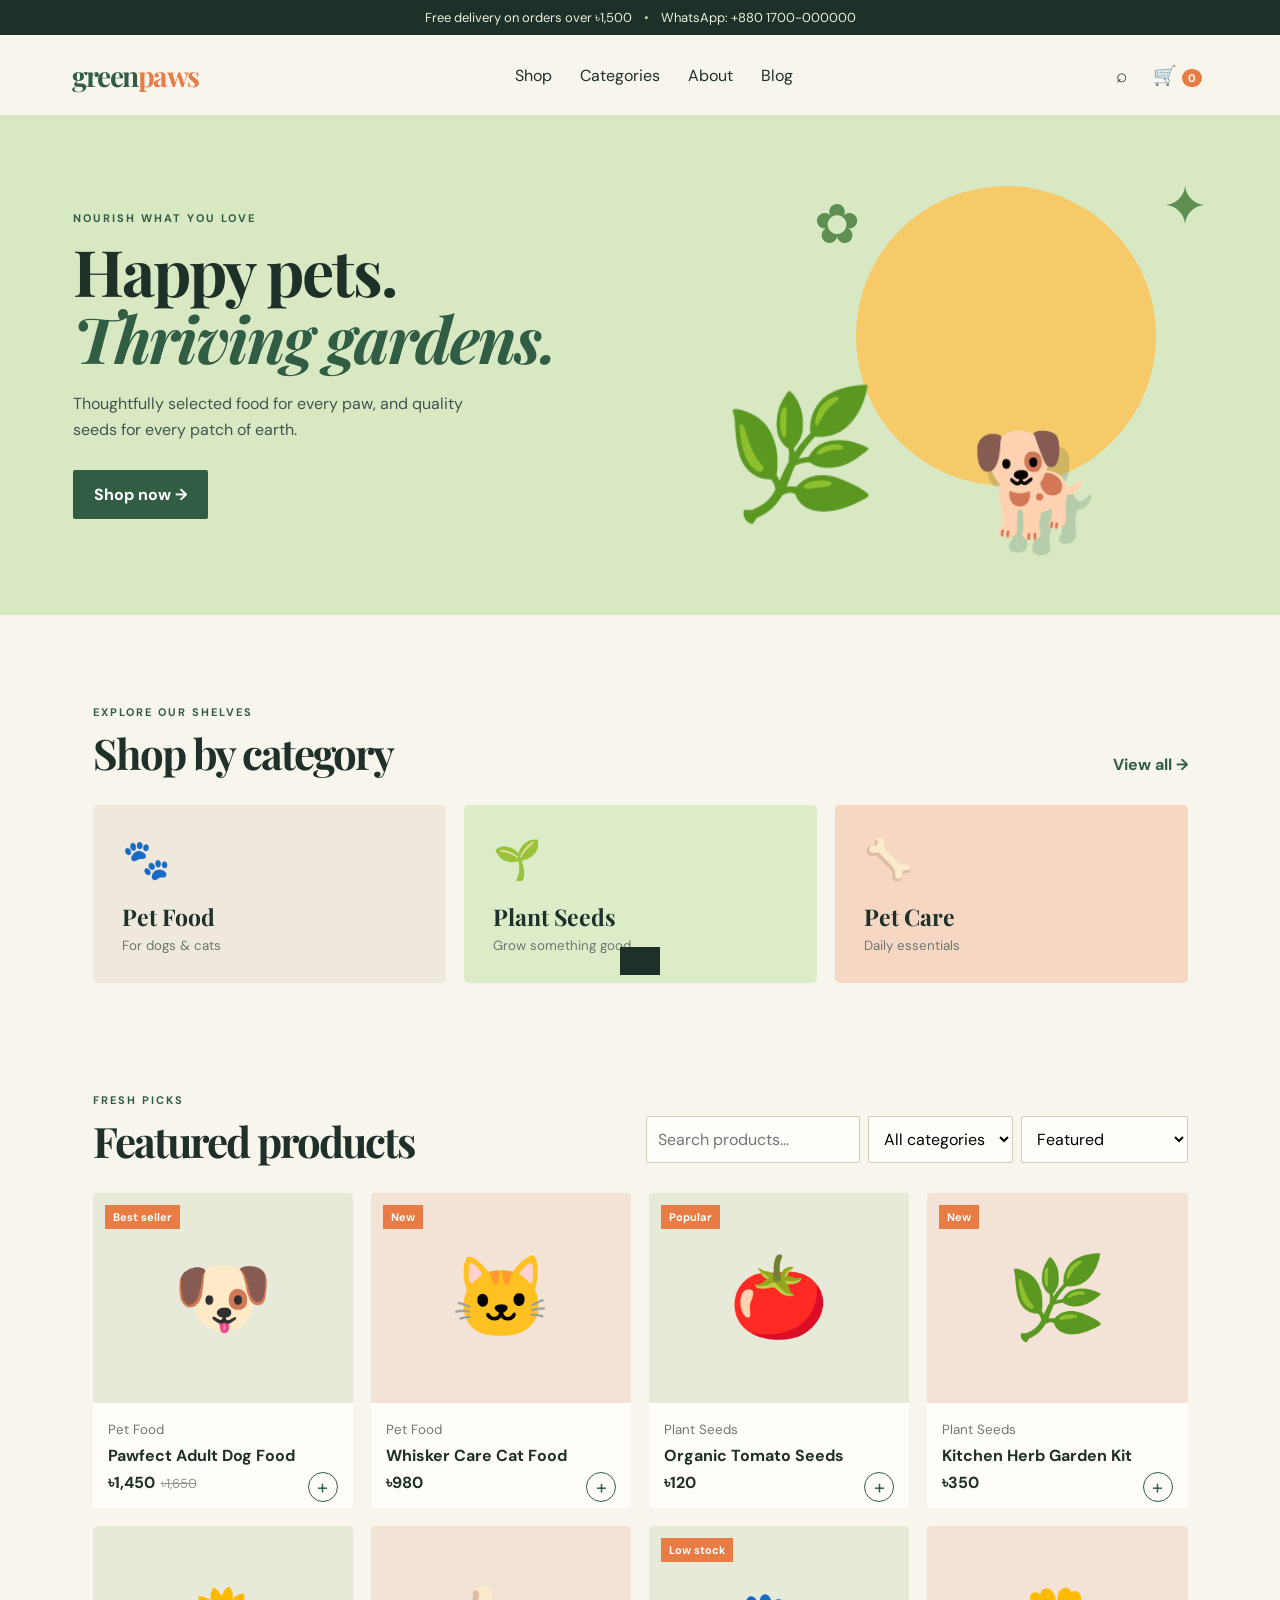
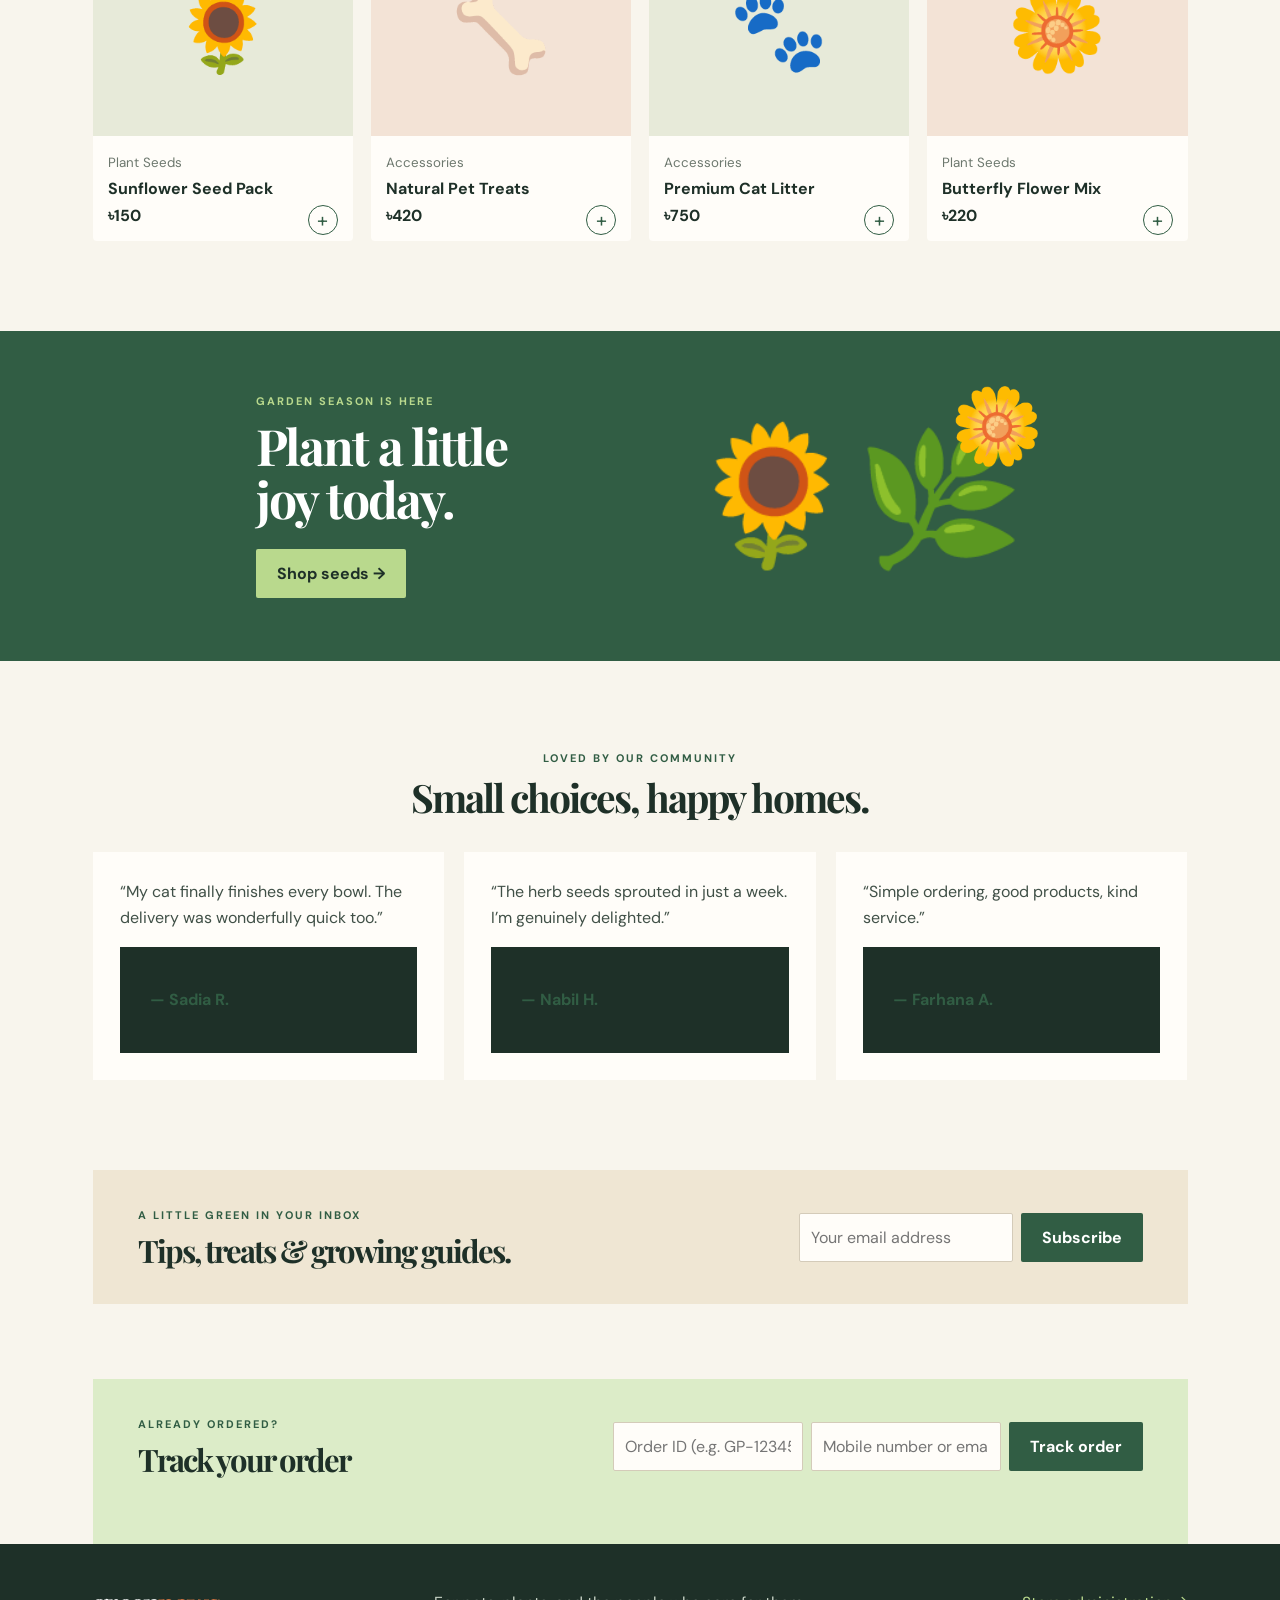
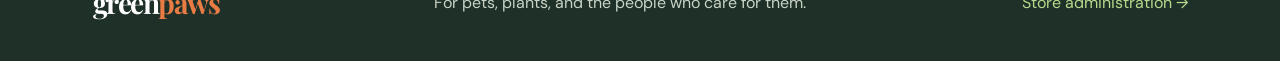
==== index.html @ d0593af9 "Initial commit" ====
<!doctype html>
<html lang="en">
<head>
  <meta charset="UTF-8" /><meta name="viewport" content="width=device-width,initial-scale=1" />
  <title>GreenPaws — Pet Food & Plant Seeds</title>
  <link rel="preconnect" href="https://fonts.googleapis.com"><link rel="preconnect" href="https://fonts.gstatic.com" crossorigin>
  <link href="https://fonts.googleapis.com/css2?family=DM+Sans:wght@400;500;600;700&family=Playfair+Display:wght@700;800&display=swap" rel="stylesheet">
  <link rel="stylesheet" href="styles.css" />
</head>
<body>
  <div class="topbar">Free delivery on orders over ৳1,500 <span>•</span> WhatsApp: +880 1700-000000</div>
  <header><a href="#home" class="logo">green<span>paws</span></a><button class="menu-btn" aria-label="Open menu">☰</button><nav><a href="#shop">Shop</a><a href="#categories">Categories</a><a href="#about">About</a><a href="#blog">Blog</a></nav><div class="actions"><button id="searchBtn" aria-label="Search">⌕</button><button id="cartBtn" aria-label="Cart">🛒 <b id="cartCount">0</b></button></div></header>
  <main id="home">
    <section class="hero"><div><p class="eyebrow">Nourish what you love</p><h1>Happy pets.<br><em>Thriving gardens.</em></h1><p class="hero-text">Thoughtfully selected food for every paw, and quality seeds for every patch of earth.</p><a class="btn" href="#shop">Shop now <span>→</span></a></div><div class="hero-art"><div class="sun"></div><div class="leaf leaf-a">✦</div><div class="leaf leaf-b">✿</div><div class="pet">🐕</div><div class="plant">🌿</div></div></section>
    <section id="categories" class="section"><div class="section-head"><div><p class="eyebrow">Explore our shelves</p><h2>Shop by category</h2></div><a href="#shop">View all →</a></div><div class="categories"><button data-category="Pet Food"><span>🐾</span><b>Pet Food</b><small>For dogs & cats</small></button><button data-category="Plant Seeds"><span>🌱</span><b>Plant Seeds</b><small>Grow something good</small></button><button data-category="Accessories"><span>🦴</span><b>Pet Care</b><small>Daily essentials</small></button></div></section>
    <section id="shop" class="section products-section"><div class="section-head"><div><p class="eyebrow">Fresh picks</p><h2>Featured products</h2></div><div class="filters"><input id="searchInput" placeholder="Search products..."/><select id="categoryFilter"><option value="All">All categories</option><option>Pet Food</option><option>Plant Seeds</option><option>Accessories</option></select><select id="sortSelect"><option value="featured">Featured</option><option value="low">Price: low to high</option><option value="high">Price: high to low</option></select></div></div><div id="products" class="products"></div></section>
    <section class="promo"><div><p class="eyebrow">Garden season is here</p><h2>Plant a little<br>joy today.</h2><a class="btn light" href="#shop">Shop seeds →</a></div><div class="promo-art">🌻<span>🌼</span>🌿</div></section>
    <section class="section reviews"><p class="eyebrow">Loved by our community</p><h2>Small choices, happy homes.</h2><div class="review-grid"><blockquote>“My cat finally finishes every bowl. The delivery was wonderfully quick too.” <footer>— Sadia R.</footer></blockquote><blockquote>“The herb seeds sprouted in just a week. I’m genuinely delighted.” <footer>— Nabil H.</footer></blockquote><blockquote>“Simple ordering, good products, kind service.” <footer>— Farhana A.</footer></blockquote></div></section>
    <section id="about" class="newsletter"><div><p class="eyebrow">A little green in your inbox</p><h2>Tips, treats & growing guides.</h2></div><form id="newsletterForm"><input type="email" required placeholder="Your email address"><button class="btn">Subscribe</button></form></section>
    <section id="track" class="tracking"><div><p class="eyebrow">Already ordered?</p><h2>Track your order</h2></div><form id="trackForm"><input id="trackId" placeholder="Order ID (e.g. GP-12345)" required><input id="trackContact" placeholder="Mobile number or email" required><button class="btn">Track order</button></form><p id="trackResult"></p></section>
  </main>
  <footer><div class="logo">green<span>paws</span></div><p>For pets, plants, and the people who care for them.</p><a href="admin.html">Store administration →</a></footer>
  <aside id="cartDrawer" class="drawer"><div class="drawer-head"><h2>Your cart</h2><button class="close">×</button></div><div id="cartItems"></div><div class="coupon"><input id="coupon" placeholder="Coupon code (GREEN10)"><button id="applyCoupon">Apply</button></div><div id="cartSummary"></div><button id="checkoutBtn" class="btn checkout">Proceed to checkout →</button></aside><div id="overlay"></div>
  <dialog id="checkoutModal"><button class="dialog-close">×</button><div id="checkoutContent"></div></dialog><dialog id="productModal"><button class="dialog-close">×</button><div id="productContent"></div></dialog><div id="toast"></div>
  <script src="app.js"></script>
</body></html>
---- styles.css ----
:root{--ink:#1e3028;--green:#315d44;--lime:#b9d98d;--cream:#f8f5ed;--sand:#e9dfca;--orange:#e97c45;--muted:#6d786e}*{box-sizing:border-box}html{scroll-behavior:smooth}body{margin:0;background:var(--cream);color:var(--ink);font:16px 'DM Sans',sans-serif}.topbar{background:var(--ink);color:#e8f0dd;text-align:center;padding:9px;font-size:13px}.topbar span{padding:0 9px;color:var(--lime)}header{height:80px;display:flex;align-items:center;justify-content:space-between;max-width:1180px;margin:auto;padding:0 22px}.logo{font:700 28px 'Playfair Display';letter-spacing:-1.5px;color:var(--green);text-decoration:none}.logo span{color:var(--orange)}nav{display:flex;gap:28px}a{color:inherit;text-decoration:none}nav a:hover,footer a:hover{color:var(--orange)}button,input,select{font:inherit}.actions{display:flex;gap:14px}.actions button,.menu-btn{border:0;background:transparent;font-size:19px;color:var(--ink);cursor:pointer}.actions b{font-size:11px;background:var(--orange);color:white;padding:2px 6px;border-radius:10px}.menu-btn{display:none}.hero{min-height:500px;background:#d7e8c3;display:grid;grid-template-columns:1.1fr .9fr;align-items:center;padding:45px max(calc((100% - 1135px)/2),30px);overflow:hidden}.eyebrow{text-transform:uppercase;letter-spacing:2px;font-size:11px;font-weight:700;color:var(--green);margin:0 0 12px}.hero h1,.section h2,.promo h2,.newsletter h2,.tracking h2{font:700 clamp(34px,5vw,64px)/1.05 'Playfair Display';letter-spacing:-2px;margin:0}.hero h1 em{color:var(--green)}.hero-text{max-width:430px;color:#43554b;line-height:1.6;margin:20px 0 28px}.btn{background:var(--green);border:0;color:#fff;padding:14px 21px;display:inline-block;cursor:pointer;border-radius:2px;font-weight:700}.btn:hover{background:#244833}.hero-art{height:410px;position:relative;font-size:100px}.sun{position:absolute;width:300px;height:300px;border-radius:50%;right:10%;top:26px;background:#f7ca69}.pet{position:absolute;right:22%;bottom:20px;filter:drop-shadow(10px 15px 0 #315d4433)}.plant{position:absolute;left:5%;bottom:34px;font-size:125px}.leaf{position:absolute;color:#5f8e52;font-size:55px}.leaf-a{right:0;top:10px}.leaf-b{left:23%;top:28px}.section{max-width:1135px;margin:0 auto;padding:90px 20px}.section-head{display:flex;justify-content:space-between;align-items:end;margin-bottom:30px}.section h2{font-size:42px}.section-head>a{font-weight:bold;color:var(--green)}.categories{display:grid;grid-template-columns:repeat(3,1fr);gap:18px}.categories button{padding:29px;text-align:left;background:#eee9dc;border:0;border-radius:5px;cursor:pointer;color:var(--ink)}.categories button:nth-child(2){background:#dcecc8}.categories button:nth-child(3){background:#f5d7c4}.categories span{font-size:39px;display:block;margin-bottom:16px}.categories b,.categories small{display:block}.categories b{font:700 23px 'Playfair Display'}.categories small{color:var(--muted);margin-top:5px}.products-section{padding-top:20px}.filters{display:flex;gap:8px}.filters input,.filters select,.coupon input,.tracking input,.newsletter input{padding:11px;border:1px solid #d4cbb9;background:#fffdf9;border-radius:2px;min-width:130px}.products{display:grid;grid-template-columns:repeat(4,1fr);gap:18px}.product{background:#fffdf9;position:relative;border-radius:4px;overflow:hidden}.product-img{height:210px;background:#e7ead9;display:grid;place-items:center;font-size:80px;cursor:pointer}.product:nth-child(2n) .product-img{background:#f3e3d6}.badge{position:absolute;top:12px;left:12px;background:var(--orange);color:white;font-size:11px;font-weight:bold;padding:5px 8px}.product-info{padding:15px}.product-info small{color:var(--muted)}.product-info h3{font-size:16px;margin:6px 0}.price{font-weight:700}.old-price{text-decoration:line-through;color:#8c958d;font-size:13px;margin-left:6px}.product-info button{float:right;border:1px solid var(--green);color:var(--green);background:transparent;border-radius:50%;width:30px;height:30px;cursor:pointer;font-size:20px}.promo{background:var(--green);color:#fff;min-height:330px;display:flex;align-items:center;justify-content:center;gap:15%;padding:35px}.promo .eyebrow{color:var(--lime)}.promo h2{font-size:50px}.light{margin-top:24px;background:var(--lime);color:var(--ink)}.promo-art{font-size:135px;position:relative}.promo-art span{font-size:75px;position:absolute;top:-30px;right:-20px}.reviews{text-align:center}.reviews h2{font-size:39px}.review-grid{display:grid;grid-template-columns:repeat(3,1fr);gap:20px;margin-top:34px}.review-grid blockquote{margin:0;background:#fffdf9;padding:27px;line-height:1.6;text-align:left;color:#405047}.review-grid footer{margin-top:17px;color:var(--green);font-weight:bold}.newsletter,.tracking{max-width:1095px;margin:0 auto 75px;background:#efe6d3;padding:38px 45px;display:flex;align-items:center;justify-content:space-between;gap:30px}.newsletter h2,.tracking h2{font-size:31px}.newsletter form,.tracking form{display:flex;gap:8px}.tracking{background:#dcecc8;margin-bottom:0}.tracking input{width:190px}.tracking{flex-wrap:wrap}.tracking>p{width:100%;margin:0;color:var(--green);font-weight:600}footer{background:var(--ink);padding:40px max(calc((100% - 1095px)/2),30px);color:#c8d3c6;display:flex;justify-content:space-between;align-items:center}footer .logo{color:#fff}footer p{margin:0}footer a{color:var(--lime)}.drawer{position:fixed;z-index:5;right:-440px;top:0;width:min(420px,100%);height:100vh;background:#fffdf9;padding:25px;transition:.25s;overflow:auto}.drawer.open{right:0}.drawer-head{display:flex;justify-content:space-between;align-items:center;border-bottom:1px solid #ddd;padding-bottom:15px}.drawer h2{font:700 27px 'Playfair Display';margin:0}.close,.dialog-close{border:0;background:transparent;font-size:30px;cursor:pointer}.cart-line{display:flex;gap:12px;padding:17px 0;border-bottom:1px solid #eee}.cart-line .emoji{font-size:35px}.cart-line b{display:block}.qty{margin-top:8px}.qty button{border:1px solid #ccc;background:white;width:25px;cursor:pointer}.remove{float:right;color:#a13a2e;border:0;background:none;cursor:pointer}.coupon{display:flex;gap:6px;margin:22px 0}.coupon input{width:100%}.coupon button{border:0;background:var(--ink);color:white;padding:8px;cursor:pointer}.summary{border-top:1px solid #ddd;padding-top:15px}.summary div{display:flex;justify-content:space-between;margin:8px 0}.summary .total{font-size:19px;font-weight:bold}.checkout{width:100%;margin-top:20px}#overlay{display:none;position:fixed;inset:0;background:#0006;z-index:4}#overlay.show{display:block}dialog{border:0;padding:0;width:min(650px,94%);background:#fffdf9;box-shadow:0 10px 40px #0004}dialog::backdrop{background:#0008}.dialog-close{float:right;margin:10px}.checkout-box,.detail{padding:35px}.checkout-box h2,.detail h2{font:700 32px 'Playfair Display';margin:0 0 20px}.checkout-box form{display:grid;grid-template-columns:1fr 1fr;gap:12px}.checkout-box input,.checkout-box select{padding:12px;border:1px solid #ddd}.checkout-box .wide{grid-column:span 2}.detail{display:grid;grid-template-columns:180px 1fr;gap:25px}.detail .large-emoji{font-size:120px;background:#e7ead9;display:grid;place-items:center;height:180px}.detail p{color:var(--muted);line-height:1.55}#toast{position:fixed;bottom:25px;left:50%;transform:translate(-50%,100px);background:var(--ink);color:white;padding:14px 20px;z-index:10;transition:.25s}#toast.show{transform:translate(-50%,0)}
@media(max-width:750px){nav{display:none}.menu-btn{display:block}.hero{grid-template-columns:1fr;padding-top:60px}.hero-art{height:250px}.sun{width:190px;height:190px}.pet{font-size:75px}.plant{font-size:80px}.categories,.products,.review-grid{grid-template-columns:repeat(2,1fr)}.section-head{align-items:start;gap:18px;flex-direction:column}.filters{flex-wrap:wrap}.filters input{width:100%}.promo{justify-content:flex-start}.promo-art{display:none}.newsletter,.tracking{margin:0 15px 45px;padding:28px;display:block}.newsletter form,.tracking form{margin-top:20px;flex-wrap:wrap}.newsletter input,.tracking input{width:100%}footer{display:block}footer p,footer a{display:block;margin-top:15px}.detail{grid-template-columns:1fr}.checkout-box form{grid-template-columns:1fr}.checkout-box .wide{grid-column:auto}}@media(max-width:410px){.products{grid-template-columns:1fr}.categories{grid-template-columns:1fr}}
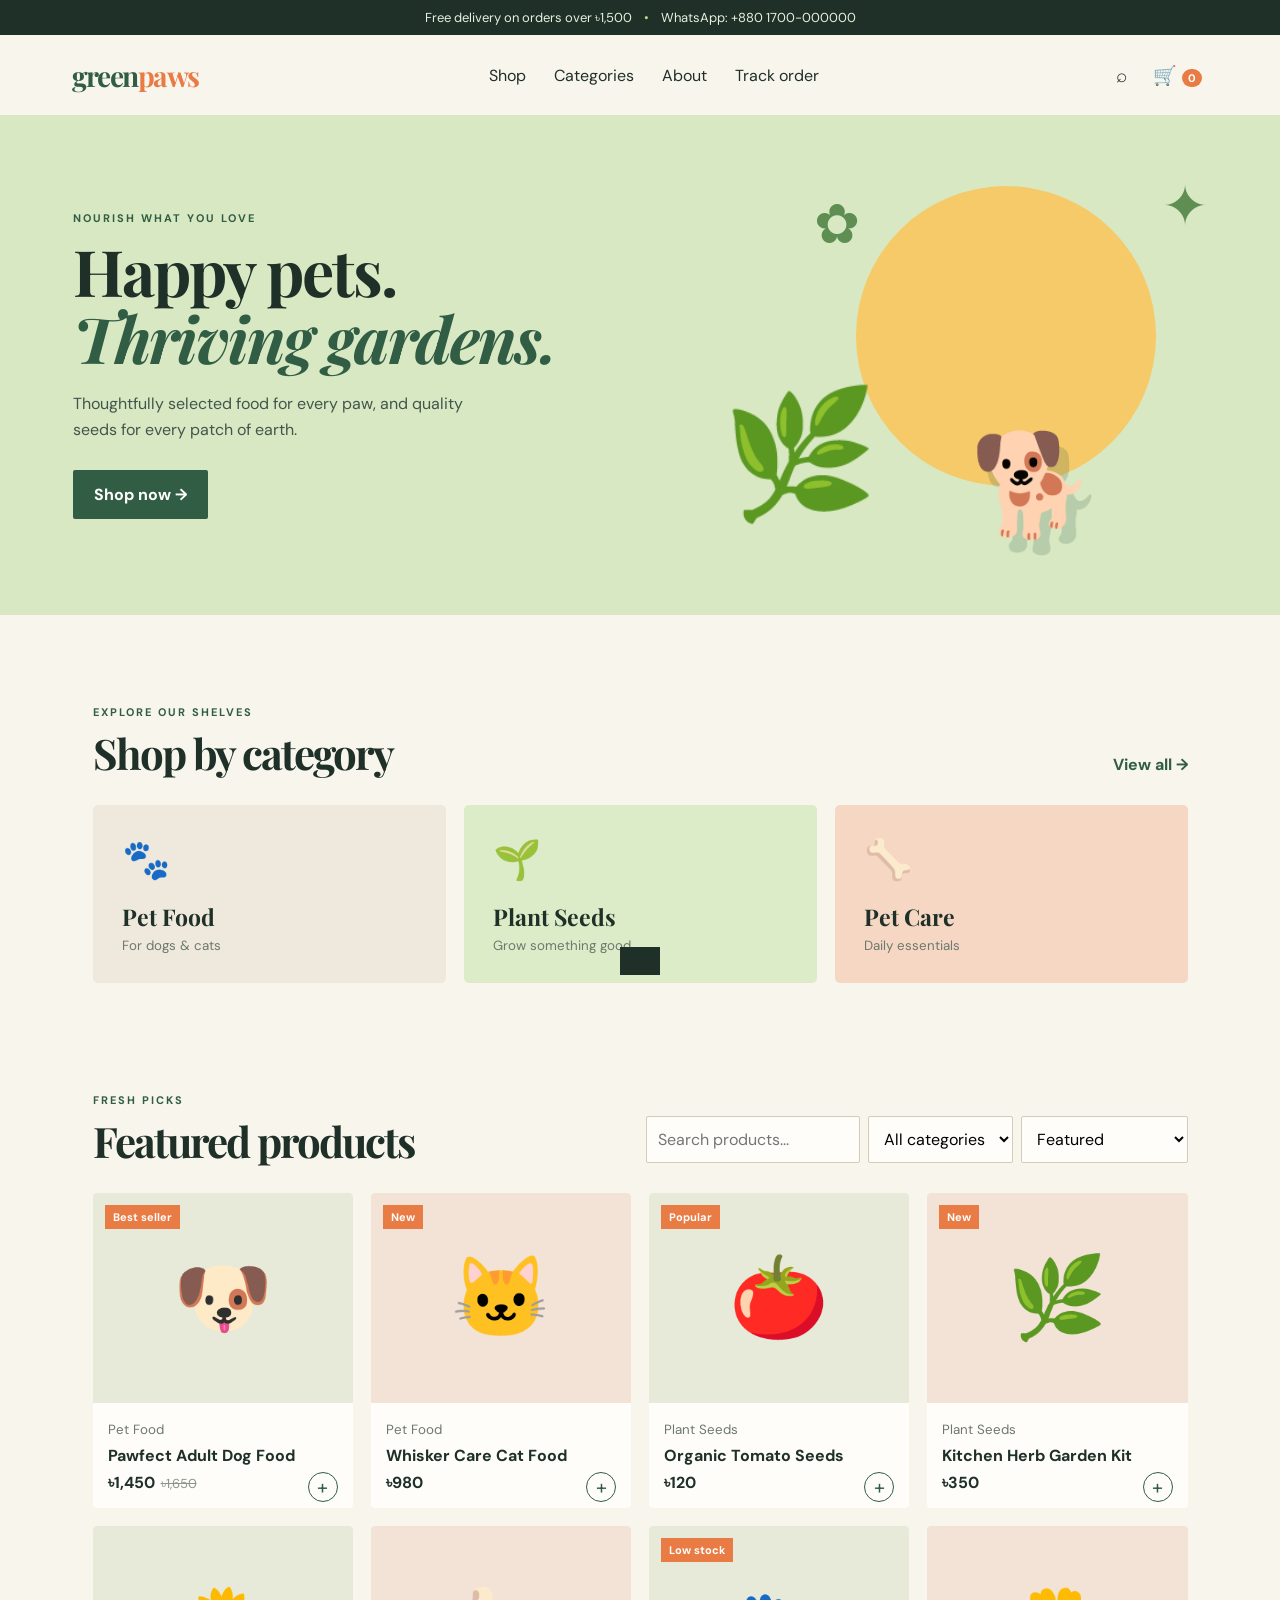
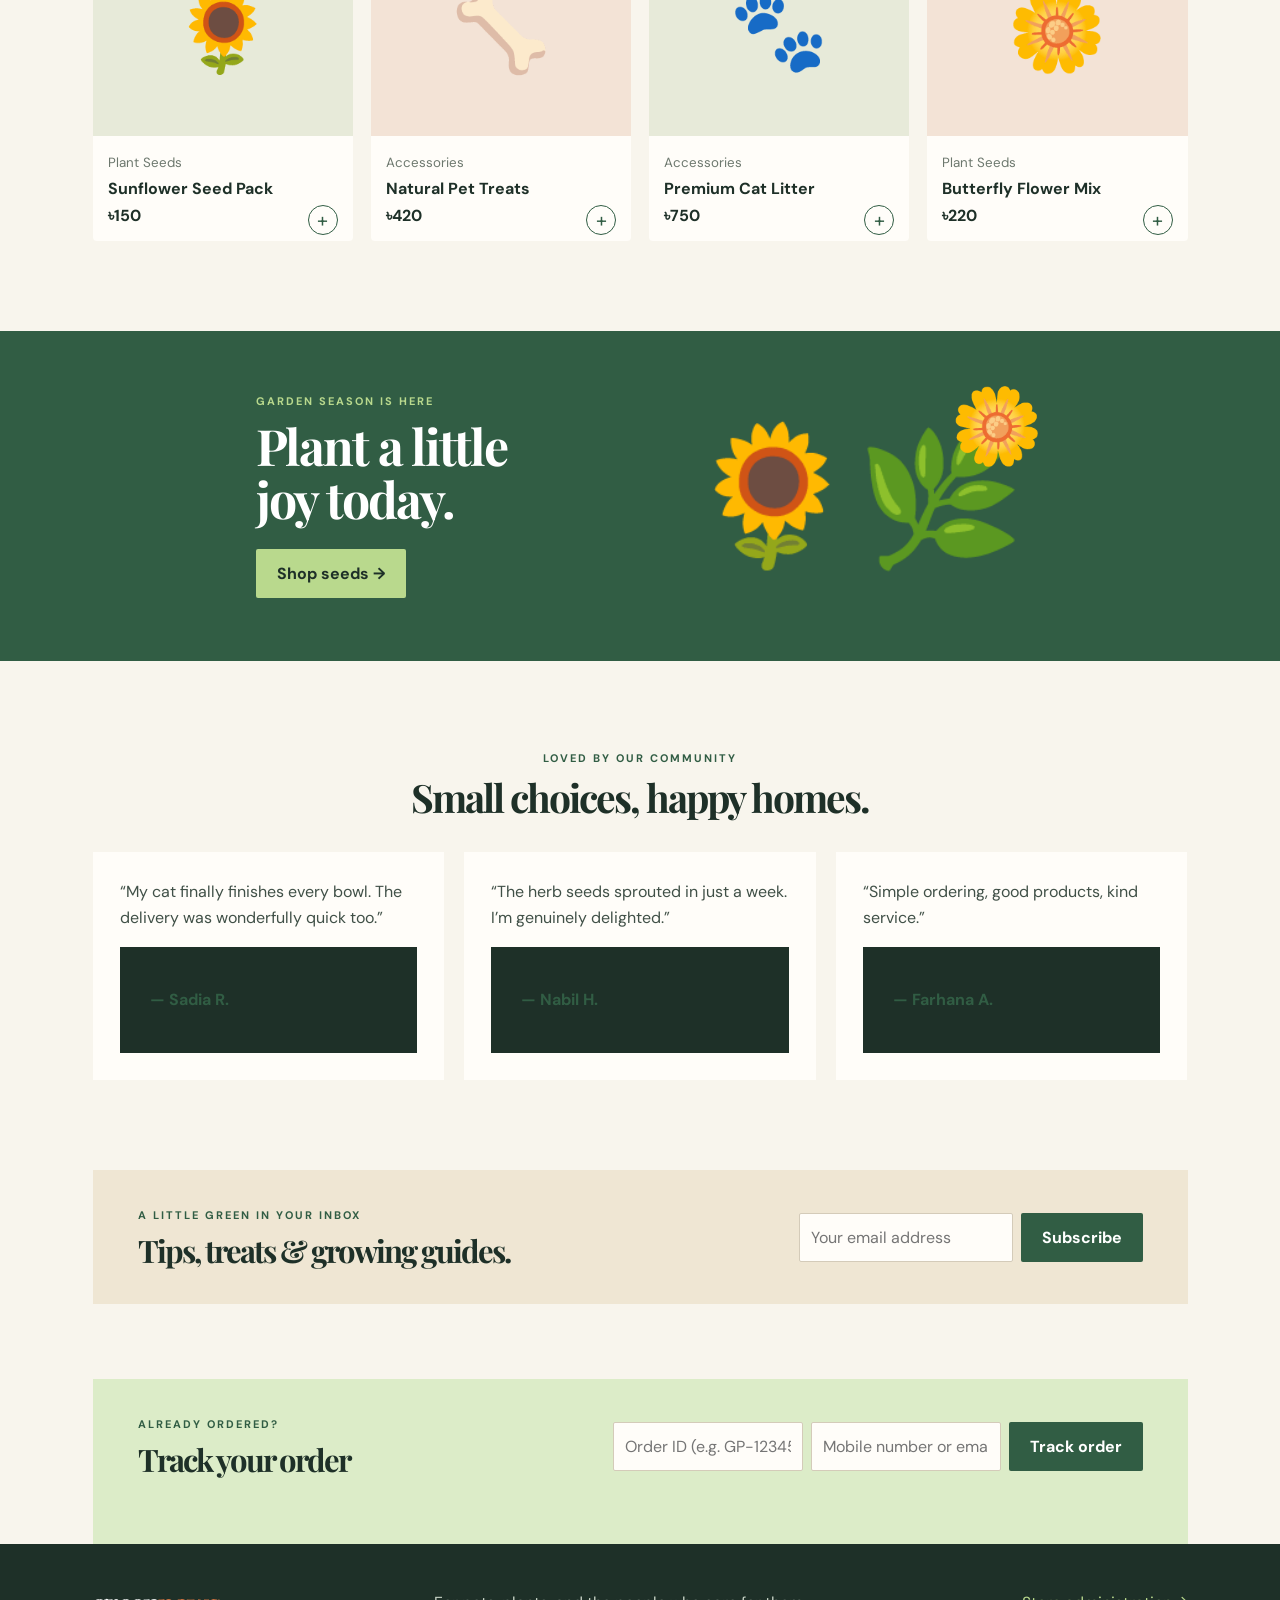
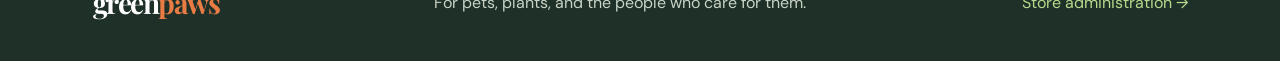
==== commit 3eb8804b: "Updated website" ====
--- a/index.html
+++ b/index.html
@@ -9,7 +9,7 @@
 </head>
 <body>
   <div class="topbar">Free delivery on orders over ৳1,500 <span>•</span> WhatsApp: +880 1700-000000</div>
-  <header><a href="#home" class="logo">green<span>paws</span></a><button class="menu-btn" aria-label="Open menu">☰</button><nav><a href="#shop">Shop</a><a href="#categories">Categories</a><a href="#about">About</a><a href="#blog">Blog</a></nav><div class="actions"><button id="searchBtn" aria-label="Search">⌕</button><button id="cartBtn" aria-label="Cart">🛒 <b id="cartCount">0</b></button></div></header>
+  <header><a href="#home" class="logo">green<span>paws</span></a><button class="menu-btn" aria-label="Open menu" aria-expanded="false">☰</button><nav><a href="#shop">Shop</a><a href="#categories">Categories</a><a href="#about">About</a><a href="#track">Track order</a></nav><div class="actions"><button id="searchBtn" aria-label="Search">⌕</button><button id="cartBtn" aria-label="Cart">🛒 <b id="cartCount">0</b></button></div></header>
   <main id="home">
     <section class="hero"><div><p class="eyebrow">Nourish what you love</p><h1>Happy pets.<br><em>Thriving gardens.</em></h1><p class="hero-text">Thoughtfully selected food for every paw, and quality seeds for every patch of earth.</p><a class="btn" href="#shop">Shop now <span>→</span></a></div><div class="hero-art"><div class="sun"></div><div class="leaf leaf-a">✦</div><div class="leaf leaf-b">✿</div><div class="pet">🐕</div><div class="plant">🌿</div></div></section>
     <section id="categories" class="section"><div class="section-head"><div><p class="eyebrow">Explore our shelves</p><h2>Shop by category</h2></div><a href="#shop">View all →</a></div><div class="categories"><button data-category="Pet Food"><span>🐾</span><b>Pet Food</b><small>For dogs & cats</small></button><button data-category="Plant Seeds"><span>🌱</span><b>Plant Seeds</b><small>Grow something good</small></button><button data-category="Accessories"><span>🦴</span><b>Pet Care</b><small>Daily essentials</small></button></div></section>
@@ -20,6 +20,7 @@
     <section id="track" class="tracking"><div><p class="eyebrow">Already ordered?</p><h2>Track your order</h2></div><form id="trackForm"><input id="trackId" placeholder="Order ID (e.g. GP-12345)" required><input id="trackContact" placeholder="Mobile number or email" required><button class="btn">Track order</button></form><p id="trackResult"></p></section>
   </main>
   <footer><div class="logo">green<span>paws</span></div><p>For pets, plants, and the people who care for them.</p><a href="admin.html">Store administration →</a></footer>
+  <nav class="mobile-nav" aria-label="Mobile navigation"><a class="nav-home active" href="#home"><span>⌂</span>Home</a><a href="#categories"><span>⌘</span>Categories</a><a href="#shop" id="mobileSearch"><span>⌕</span>Search</a><button id="mobileCart"><span>🛒</span>Cart <b id="mobileCartCount">0</b></button></nav>
   <aside id="cartDrawer" class="drawer"><div class="drawer-head"><h2>Your cart</h2><button class="close">×</button></div><div id="cartItems"></div><div class="coupon"><input id="coupon" placeholder="Coupon code (GREEN10)"><button id="applyCoupon">Apply</button></div><div id="cartSummary"></div><button id="checkoutBtn" class="btn checkout">Proceed to checkout →</button></aside><div id="overlay"></div>
   <dialog id="checkoutModal"><button class="dialog-close">×</button><div id="checkoutContent"></div></dialog><dialog id="productModal"><button class="dialog-close">×</button><div id="productContent"></div></dialog><div id="toast"></div>
   <script src="app.js"></script>
--- a/styles.css
+++ b/styles.css
@@ -1,2 +1,14 @@
 :root{--ink:#1e3028;--green:#315d44;--lime:#b9d98d;--cream:#f8f5ed;--sand:#e9dfca;--orange:#e97c45;--muted:#6d786e}*{box-sizing:border-box}html{scroll-behavior:smooth}body{margin:0;background:var(--cream);color:var(--ink);font:16px 'DM Sans',sans-serif}.topbar{background:var(--ink);color:#e8f0dd;text-align:center;padding:9px;font-size:13px}.topbar span{padding:0 9px;color:var(--lime)}header{height:80px;display:flex;align-items:center;justify-content:space-between;max-width:1180px;margin:auto;padding:0 22px}.logo{font:700 28px 'Playfair Display';letter-spacing:-1.5px;color:var(--green);text-decoration:none}.logo span{color:var(--orange)}nav{display:flex;gap:28px}a{color:inherit;text-decoration:none}nav a:hover,footer a:hover{color:var(--orange)}button,input,select{font:inherit}.actions{display:flex;gap:14px}.actions button,.menu-btn{border:0;background:transparent;font-size:19px;color:var(--ink);cursor:pointer}.actions b{font-size:11px;background:var(--orange);color:white;padding:2px 6px;border-radius:10px}.menu-btn{display:none}.hero{min-height:500px;background:#d7e8c3;display:grid;grid-template-columns:1.1fr .9fr;align-items:center;padding:45px max(calc((100% - 1135px)/2),30px);overflow:hidden}.eyebrow{text-transform:uppercase;letter-spacing:2px;font-size:11px;font-weight:700;color:var(--green);margin:0 0 12px}.hero h1,.section h2,.promo h2,.newsletter h2,.tracking h2{font:700 clamp(34px,5vw,64px)/1.05 'Playfair Display';letter-spacing:-2px;margin:0}.hero h1 em{color:var(--green)}.hero-text{max-width:430px;color:#43554b;line-height:1.6;margin:20px 0 28px}.btn{background:var(--green);border:0;color:#fff;padding:14px 21px;display:inline-block;cursor:pointer;border-radius:2px;font-weight:700}.btn:hover{background:#244833}.hero-art{height:410px;position:relative;font-size:100px}.sun{position:absolute;width:300px;height:300px;border-radius:50%;right:10%;top:26px;background:#f7ca69}.pet{position:absolute;right:22%;bottom:20px;filter:drop-shadow(10px 15px 0 #315d4433)}.plant{position:absolute;left:5%;bottom:34px;font-size:125px}.leaf{position:absolute;color:#5f8e52;font-size:55px}.leaf-a{right:0;top:10px}.leaf-b{left:23%;top:28px}.section{max-width:1135px;margin:0 auto;padding:90px 20px}.section-head{display:flex;justify-content:space-between;align-items:end;margin-bottom:30px}.section h2{font-size:42px}.section-head>a{font-weight:bold;color:var(--green)}.categories{display:grid;grid-template-columns:repeat(3,1fr);gap:18px}.categories button{padding:29px;text-align:left;background:#eee9dc;border:0;border-radius:5px;cursor:pointer;color:var(--ink)}.categories button:nth-child(2){background:#dcecc8}.categories button:nth-child(3){background:#f5d7c4}.categories span{font-size:39px;display:block;margin-bottom:16px}.categories b,.categories small{display:block}.categories b{font:700 23px 'Playfair Display'}.categories small{color:var(--muted);margin-top:5px}.products-section{padding-top:20px}.filters{display:flex;gap:8px}.filters input,.filters select,.coupon input,.tracking input,.newsletter input{padding:11px;border:1px solid #d4cbb9;background:#fffdf9;border-radius:2px;min-width:130px}.products{display:grid;grid-template-columns:repeat(4,1fr);gap:18px}.product{background:#fffdf9;position:relative;border-radius:4px;overflow:hidden}.product-img{height:210px;background:#e7ead9;display:grid;place-items:center;font-size:80px;cursor:pointer}.product:nth-child(2n) .product-img{background:#f3e3d6}.badge{position:absolute;top:12px;left:12px;background:var(--orange);color:white;font-size:11px;font-weight:bold;padding:5px 8px}.product-info{padding:15px}.product-info small{color:var(--muted)}.product-info h3{font-size:16px;margin:6px 0}.price{font-weight:700}.old-price{text-decoration:line-through;color:#8c958d;font-size:13px;margin-left:6px}.product-info button{float:right;border:1px solid var(--green);color:var(--green);background:transparent;border-radius:50%;width:30px;height:30px;cursor:pointer;font-size:20px}.promo{background:var(--green);color:#fff;min-height:330px;display:flex;align-items:center;justify-content:center;gap:15%;padding:35px}.promo .eyebrow{color:var(--lime)}.promo h2{font-size:50px}.light{margin-top:24px;background:var(--lime);color:var(--ink)}.promo-art{font-size:135px;position:relative}.promo-art span{font-size:75px;position:absolute;top:-30px;right:-20px}.reviews{text-align:center}.reviews h2{font-size:39px}.review-grid{display:grid;grid-template-columns:repeat(3,1fr);gap:20px;margin-top:34px}.review-grid blockquote{margin:0;background:#fffdf9;padding:27px;line-height:1.6;text-align:left;color:#405047}.review-grid footer{margin-top:17px;color:var(--green);font-weight:bold}.newsletter,.tracking{max-width:1095px;margin:0 auto 75px;background:#efe6d3;padding:38px 45px;display:flex;align-items:center;justify-content:space-between;gap:30px}.newsletter h2,.tracking h2{font-size:31px}.newsletter form,.tracking form{display:flex;gap:8px}.tracking{background:#dcecc8;margin-bottom:0}.tracking input{width:190px}.tracking{flex-wrap:wrap}.tracking>p{width:100%;margin:0;color:var(--green);font-weight:600}footer{background:var(--ink);padding:40px max(calc((100% - 1095px)/2),30px);color:#c8d3c6;display:flex;justify-content:space-between;align-items:center}footer .logo{color:#fff}footer p{margin:0}footer a{color:var(--lime)}.drawer{position:fixed;z-index:5;right:-440px;top:0;width:min(420px,100%);height:100vh;background:#fffdf9;padding:25px;transition:.25s;overflow:auto}.drawer.open{right:0}.drawer-head{display:flex;justify-content:space-between;align-items:center;border-bottom:1px solid #ddd;padding-bottom:15px}.drawer h2{font:700 27px 'Playfair Display';margin:0}.close,.dialog-close{border:0;background:transparent;font-size:30px;cursor:pointer}.cart-line{display:flex;gap:12px;padding:17px 0;border-bottom:1px solid #eee}.cart-line .emoji{font-size:35px}.cart-line b{display:block}.qty{margin-top:8px}.qty button{border:1px solid #ccc;background:white;width:25px;cursor:pointer}.remove{float:right;color:#a13a2e;border:0;background:none;cursor:pointer}.coupon{display:flex;gap:6px;margin:22px 0}.coupon input{width:100%}.coupon button{border:0;background:var(--ink);color:white;padding:8px;cursor:pointer}.summary{border-top:1px solid #ddd;padding-top:15px}.summary div{display:flex;justify-content:space-between;margin:8px 0}.summary .total{font-size:19px;font-weight:bold}.checkout{width:100%;margin-top:20px}#overlay{display:none;position:fixed;inset:0;background:#0006;z-index:4}#overlay.show{display:block}dialog{border:0;padding:0;width:min(650px,94%);background:#fffdf9;box-shadow:0 10px 40px #0004}dialog::backdrop{background:#0008}.dialog-close{float:right;margin:10px}.checkout-box,.detail{padding:35px}.checkout-box h2,.detail h2{font:700 32px 'Playfair Display';margin:0 0 20px}.checkout-box form{display:grid;grid-template-columns:1fr 1fr;gap:12px}.checkout-box input,.checkout-box select{padding:12px;border:1px solid #ddd}.checkout-box .wide{grid-column:span 2}.detail{display:grid;grid-template-columns:180px 1fr;gap:25px}.detail .large-emoji{font-size:120px;background:#e7ead9;display:grid;place-items:center;height:180px}.detail p{color:var(--muted);line-height:1.55}#toast{position:fixed;bottom:25px;left:50%;transform:translate(-50%,100px);background:var(--ink);color:white;padding:14px 20px;z-index:10;transition:.25s}#toast.show{transform:translate(-50%,0)}
-@media(max-width:750px){nav{display:none}.menu-btn{display:block}.hero{grid-template-columns:1fr;padding-top:60px}.hero-art{height:250px}.sun{width:190px;height:190px}.pet{font-size:75px}.plant{font-size:80px}.categories,.products,.review-grid{grid-template-columns:repeat(2,1fr)}.section-head{align-items:start;gap:18px;flex-direction:column}.filters{flex-wrap:wrap}.filters input{width:100%}.promo{justify-content:flex-start}.promo-art{display:none}.newsletter,.tracking{margin:0 15px 45px;padding:28px;display:block}.newsletter form,.tracking form{margin-top:20px;flex-wrap:wrap}.newsletter input,.tracking input{width:100%}footer{display:block}footer p,footer a{display:block;margin-top:15px}.detail{grid-template-columns:1fr}.checkout-box form{grid-template-columns:1fr}.checkout-box .wide{grid-column:auto}}@media(max-width:410px){.products{grid-template-columns:1fr}.categories{grid-template-columns:1fr}}
+.mobile-nav{display:none}
+@media(max-width:750px){
+ body{padding-bottom:72px;background:#fbf9f4}.topbar{font-size:11px;padding:8px 12px}.topbar span{display:none}
+ header{height:64px;padding:0 16px;position:sticky;top:0;z-index:3;background:#fbf9f4;border-bottom:1px solid #eee8dd}.logo{font-size:25px}.menu-btn{display:block;order:2;font-size:22px}.actions{order:3;gap:5px}.actions #searchBtn{display:none}.actions button{padding:6px}.actions #cartBtn{font-size:17px}
+ header>nav{display:none;position:absolute;left:12px;right:12px;top:58px;background:#fffdf9;border:1px solid #e9dfce;border-radius:10px;padding:8px;box-shadow:0 12px 25px #1e302824}header>nav.open{display:block}header>nav a{display:block;padding:12px 14px;border-bottom:1px solid #f0ede6}header>nav a:last-child{border:0}
+ .hero{min-height:480px;grid-template-columns:1fr;padding:39px 23px 0;border-radius:0 0 27px 27px}.eyebrow{font-size:10px;letter-spacing:1.6px}.hero h1{font-size:43px;letter-spacing:-1.7px}.hero-text{font-size:14px;line-height:1.55;margin:16px 0 21px}.btn{padding:14px 18px;font-size:14px}.hero .btn{width:100%;text-align:center}.hero-art{height:210px;margin-top:5px}.sun{height:170px;width:170px;right:10%;top:18px}.pet{font-size:74px;right:24%;bottom:7px}.plant{font-size:83px;bottom:13px;left:3%}.leaf{font-size:35px}
+ .section{padding:50px 16px}.section-head{align-items:start;gap:15px;flex-direction:column;margin-bottom:20px}.section h2{font-size:30px}.section-head>a{position:absolute;right:17px;margin-top:23px;font-size:13px}.categories{display:flex;overflow-x:auto;gap:12px;margin-right:-16px;padding-right:16px;scroll-snap-type:x mandatory}.categories::-webkit-scrollbar{display:none}.categories button{min-width:157px;min-height:152px;padding:19px;scroll-snap-align:start}.categories span{font-size:33px;margin-bottom:12px}.categories b{font-size:19px}.categories small{font-size:12px}
+ .products-section{padding-top:13px}.filters{width:100%;display:grid;grid-template-columns:1fr 1fr;gap:8px}.filters input{grid-column:span 2;width:100%;height:43px}.filters select{min-width:0;width:100%;font-size:12px;height:40px}.products{grid-template-columns:repeat(2,minmax(0,1fr));gap:10px}.product{border-radius:8px;box-shadow:0 2px 7px #2e49300c}.product-img{height:142px;font-size:62px}.badge{top:8px;left:8px;font-size:9px;padding:4px 6px}.product-info{padding:11px}.product-info small{font-size:10px}.product-info h3{font-size:13px;line-height:1.3;margin:4px 0 8px;min-height:34px}.price{font-size:13px}.old-price{display:none}.product-info button{width:28px;height:28px;font-size:18px}
+ .promo{min-height:260px;padding:35px 25px;border-radius:22px;margin:0 16px}.promo h2{font-size:37px}.reviews{padding-bottom:48px}.reviews h2{font-size:30px}.review-grid{display:flex;overflow-x:auto;margin-right:-16px;padding-right:16px;gap:12px;scroll-snap-type:x mandatory}.review-grid blockquote{min-width:275px;scroll-snap-align:start;font-size:14px;padding:21px}.newsletter,.tracking{border-radius:15px;margin:0 16px 40px;padding:25px 20px}.newsletter h2,.tracking h2{font-size:27px}.newsletter form,.tracking form{margin-top:18px;display:flex;gap:8px}.newsletter input,.tracking input{width:100%;height:46px}.newsletter .btn,.tracking .btn{width:100%;text-align:center}.tracking{margin-bottom:0}.tracking form{flex-wrap:wrap}footer{padding:35px 20px 28px;display:block}footer p,footer a{font-size:13px}
+ .drawer{width:100%;right:-100%;padding:19px 16px 95px;border-radius:18px 18px 0 0;top:10vh;height:90vh}.drawer.open{right:0}.drawer-head h2{font-size:25px}.cart-line{padding:14px 0}.checkout{position:sticky;bottom:0;box-shadow:0 -10px 20px #fffdf9;padding:15px;margin-bottom:-5px}.coupon input{min-width:0}.detail{grid-template-columns:1fr;padding:27px 21px;gap:15px}.detail .large-emoji{height:145px;font-size:100px}.detail h2{font-size:28px}.checkout-box{padding:30px 21px}.checkout-box form{grid-template-columns:1fr}.checkout-box .wide{grid-column:auto}dialog{width:100%;max-width:none;position:fixed;bottom:0;margin:0;border-radius:20px 20px 0 0;max-height:90vh}.dialog-close{position:absolute;right:9px;top:5px}
+ .mobile-nav{display:flex;position:fixed;z-index:7;bottom:0;left:0;right:0;height:68px;background:#fffdf9;border-top:1px solid #e9e3d8;justify-content:space-around;padding:7px 4px env(safe-area-inset-bottom);box-shadow:0 -4px 18px #1e302812}.mobile-nav a,.mobile-nav button{color:#758076;background:transparent;border:0;text-decoration:none;font:11px 'DM Sans';display:flex;flex-direction:column;align-items:center;gap:3px;min-width:58px;cursor:pointer}.mobile-nav span{font-size:20px;line-height:20px}.mobile-nav .active,.mobile-nav a:focus,.mobile-nav button:focus{color:var(--green)}.mobile-nav b{position:absolute;margin-left:26px;margin-top:-4px;background:var(--orange);color:#fff;border-radius:10px;font-size:9px;padding:1px 5px}
+}
+@media(max-width:370px){.hero h1{font-size:38px}.products{gap:7px}.product-img{height:126px}.product-info{padding:9px}.categories button{min-width:145px}}
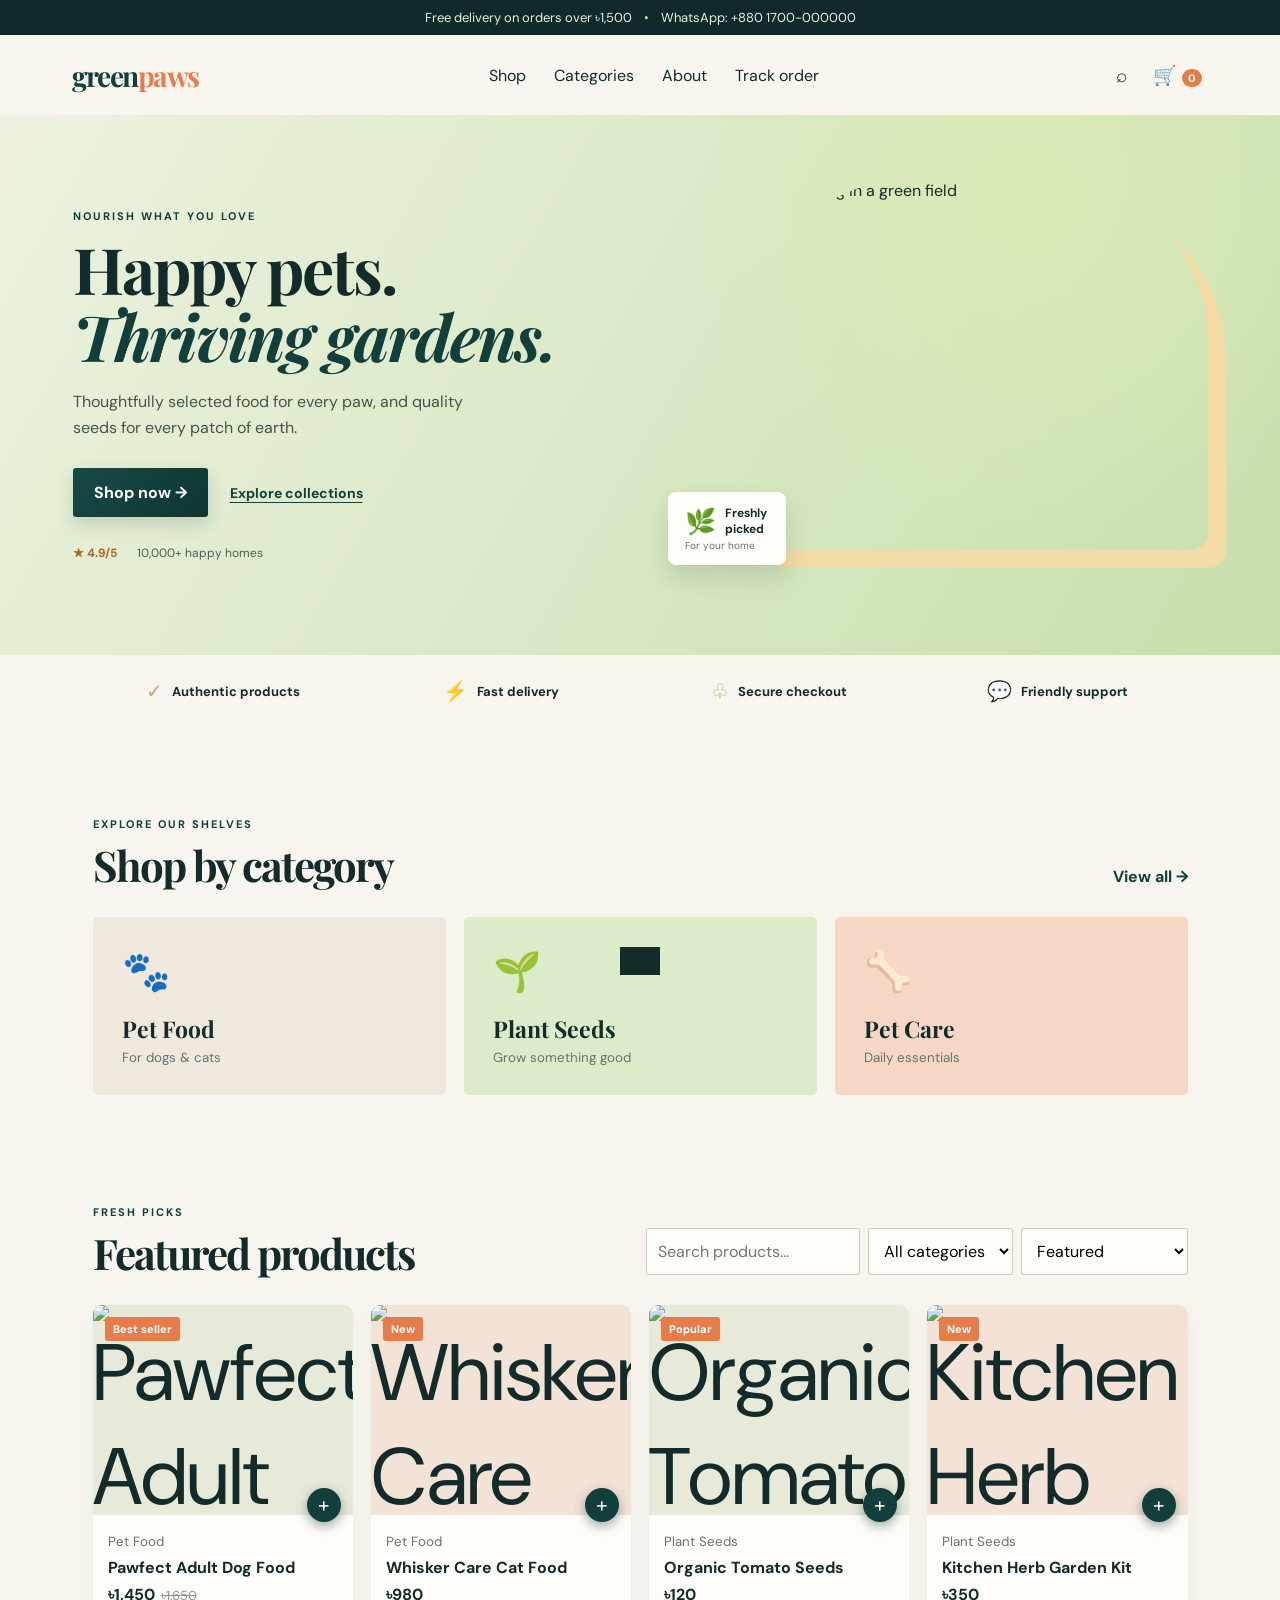
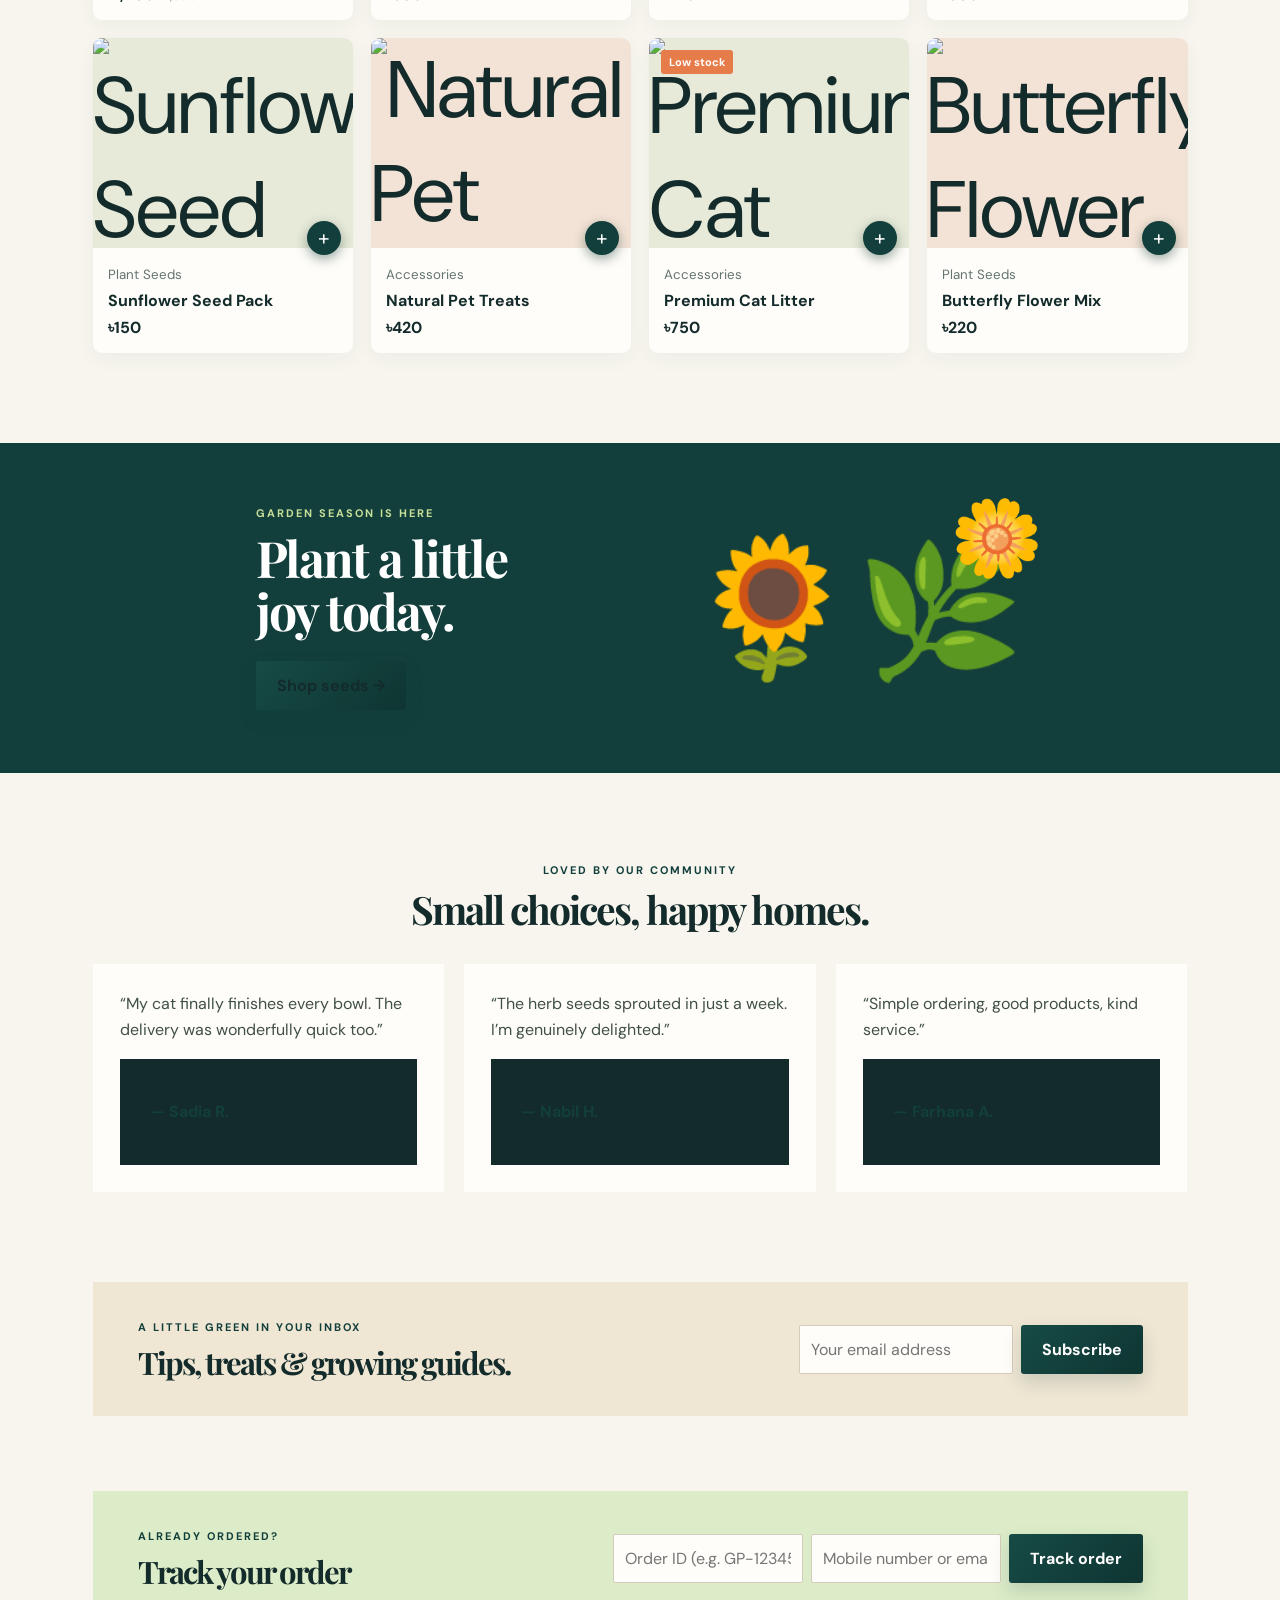
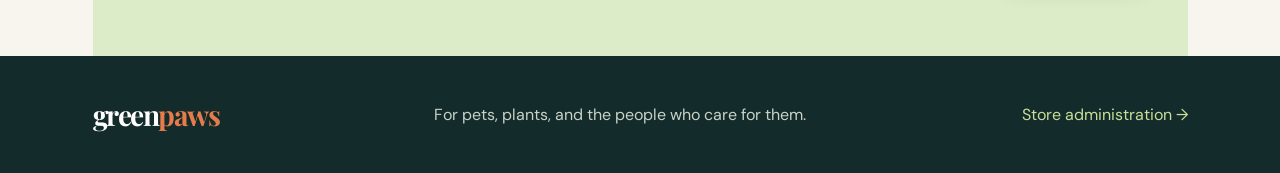
==== commit 2401613b: "Updated website" ====
--- a/index.html
+++ b/index.html
@@ -5,13 +5,15 @@
   <title>GreenPaws — Pet Food & Plant Seeds</title>
   <link rel="preconnect" href="https://fonts.googleapis.com"><link rel="preconnect" href="https://fonts.gstatic.com" crossorigin>
   <link href="https://fonts.googleapis.com/css2?family=DM+Sans:wght@400;500;600;700&family=Playfair+Display:wght@700;800&display=swap" rel="stylesheet">
+  <meta name="theme-color" content="#123f3b" /><link rel="manifest" href="manifest.json" />
   <link rel="stylesheet" href="styles.css" />
 </head>
 <body>
   <div class="topbar">Free delivery on orders over ৳1,500 <span>•</span> WhatsApp: +880 1700-000000</div>
   <header><a href="#home" class="logo">green<span>paws</span></a><button class="menu-btn" aria-label="Open menu" aria-expanded="false">☰</button><nav><a href="#shop">Shop</a><a href="#categories">Categories</a><a href="#about">About</a><a href="#track">Track order</a></nav><div class="actions"><button id="searchBtn" aria-label="Search">⌕</button><button id="cartBtn" aria-label="Cart">🛒 <b id="cartCount">0</b></button></div></header>
   <main id="home">
-    <section class="hero"><div><p class="eyebrow">Nourish what you love</p><h1>Happy pets.<br><em>Thriving gardens.</em></h1><p class="hero-text">Thoughtfully selected food for every paw, and quality seeds for every patch of earth.</p><a class="btn" href="#shop">Shop now <span>→</span></a></div><div class="hero-art"><div class="sun"></div><div class="leaf leaf-a">✦</div><div class="leaf leaf-b">✿</div><div class="pet">🐕</div><div class="plant">🌿</div></div></section>
+    <section class="hero"><div class="hero-copy"><p class="eyebrow">Nourish what you love</p><h1>Happy pets.<br><em>Thriving gardens.</em></h1><p class="hero-text">Thoughtfully selected food for every paw, and quality seeds for every patch of earth.</p><div class="hero-actions"><a class="btn" href="#shop">Shop now <span>→</span></a><a class="text-link" href="#categories">Explore collections</a></div><div class="hero-proof"><span>★ 4.9/5</span><span>10,000+ happy homes</span></div></div><div class="hero-art"><div class="image-frame"><img src="https://images.unsplash.com/photo-1583511655857-d19b40a7a54e?auto=format&fit=crop&w=1000&q=85" alt="Happy dog in a green field"></div><div class="floating-card"><span>🌿</span><b>Freshly picked</b><small>For your home</small></div></div></section>
+    <section class="trust-bar"><div><span>✓</span><b>Authentic products</b></div><div><span>⚡</span><b>Fast delivery</b></div><div><span>♧</span><b>Secure checkout</b></div><div><span>💬</span><b>Friendly support</b></div></section>
     <section id="categories" class="section"><div class="section-head"><div><p class="eyebrow">Explore our shelves</p><h2>Shop by category</h2></div><a href="#shop">View all →</a></div><div class="categories"><button data-category="Pet Food"><span>🐾</span><b>Pet Food</b><small>For dogs & cats</small></button><button data-category="Plant Seeds"><span>🌱</span><b>Plant Seeds</b><small>Grow something good</small></button><button data-category="Accessories"><span>🦴</span><b>Pet Care</b><small>Daily essentials</small></button></div></section>
     <section id="shop" class="section products-section"><div class="section-head"><div><p class="eyebrow">Fresh picks</p><h2>Featured products</h2></div><div class="filters"><input id="searchInput" placeholder="Search products..."/><select id="categoryFilter"><option value="All">All categories</option><option>Pet Food</option><option>Plant Seeds</option><option>Accessories</option></select><select id="sortSelect"><option value="featured">Featured</option><option value="low">Price: low to high</option><option value="high">Price: high to low</option></select></div></div><div id="products" class="products"></div></section>
     <section class="promo"><div><p class="eyebrow">Garden season is here</p><h2>Plant a little<br>joy today.</h2><a class="btn light" href="#shop">Shop seeds →</a></div><div class="promo-art">🌻<span>🌼</span>🌿</div></section>
--- a/styles.css
+++ b/styles.css
@@ -12,3 +12,6 @@
  .mobile-nav{display:flex;position:fixed;z-index:7;bottom:0;left:0;right:0;height:68px;background:#fffdf9;border-top:1px solid #e9e3d8;justify-content:space-around;padding:7px 4px env(safe-area-inset-bottom);box-shadow:0 -4px 18px #1e302812}.mobile-nav a,.mobile-nav button{color:#758076;background:transparent;border:0;text-decoration:none;font:11px 'DM Sans';display:flex;flex-direction:column;align-items:center;gap:3px;min-width:58px;cursor:pointer}.mobile-nav span{font-size:20px;line-height:20px}.mobile-nav .active,.mobile-nav a:focus,.mobile-nav button:focus{color:var(--green)}.mobile-nav b{position:absolute;margin-left:26px;margin-top:-4px;background:var(--orange);color:#fff;border-radius:10px;font-size:9px;padding:1px 5px}
 }
 @media(max-width:370px){.hero h1{font-size:38px}.products{gap:7px}.product-img{height:126px}.product-info{padding:9px}.categories button{min-width:145px}}
+
+/* Premium visual layer */
+:root{--ink:#142b2b;--green:#123f3b;--lime:#c8df99;--cream:#f7f5ee;--orange:#e77c4b;--gold:#cba765;--muted:#647471}.topbar{background:#102a2b}.hero{min-height:540px;background:radial-gradient(circle at 80% 15%,#daeab5 0,transparent 30%),linear-gradient(120deg,#ecf2df,#c8dfac);grid-template-columns:1.05fr .95fr}.btn{background:linear-gradient(135deg,#174b45,#0e3532);border-radius:3px;box-shadow:0 8px 18px #123f3b2b}.btn:hover{transform:translateY(-1px)}.hero-actions{display:flex;align-items:center;gap:22px}.text-link{font-weight:700;color:var(--green);font-size:14px;text-decoration:underline;text-underline-offset:4px}.hero-proof{display:flex;gap:20px;margin-top:28px;font-size:12px;color:#456059}.hero-proof span:first-child{color:#a76b21;font-weight:bold}.hero-art{height:410px;position:relative;font-size:inherit}.image-frame{height:370px;width:85%;margin-left:auto;overflow:hidden;border-radius:160px 160px 18px 18px;box-shadow:18px 18px 0 #f4daa4}.image-frame img{width:100%;height:100%;object-fit:cover}.floating-card{position:absolute;left:0;bottom:25px;padding:13px 17px;background:#fffdf9;border-radius:8px;box-shadow:0 12px 25px #14323126;font-size:12px}.floating-card span{font-size:25px;float:left;margin-right:9px}.floating-card b,.floating-card small{display:block}.floating-card small{color:var(--muted);margin-top:2px}.trust-bar{max-width:1135px;margin:0 auto;padding:23px 20px;display:grid;grid-template-columns:repeat(4,1fr);gap:18px}.trust-bar div{display:flex;align-items:center;justify-content:center;gap:9px;font-size:13px}.trust-bar span{color:var(--gold);font-size:20px}.product{border-radius:9px;box-shadow:0 6px 20px #223b290b;transition:.2s}.product:hover{transform:translateY(-5px);box-shadow:0 15px 26px #223b2918}.product-img{overflow:hidden}.product-img img{width:100%;height:100%;object-fit:cover;transition:.35s}.product:hover .product-img img{transform:scale(1.06)}.badge{border-radius:3px}.quick-add{position:absolute;right:12px;top:183px;border:0;color:#fff;background:var(--green);border-radius:50%;width:34px;height:34px;cursor:pointer;font-size:21px;box-shadow:0 4px 12px #163c3270}.detail .large-emoji{overflow:hidden}.detail .large-emoji img{width:100%;height:100%;object-fit:cover}@media(max-width:750px){.hero{min-height:510px;grid-template-columns:1fr;padding:36px 23px 0}.hero .btn{width:auto}.hero-art{height:240px;margin-top:10px}.image-frame{height:220px;width:72%;border-radius:115px 115px 14px 14px;box-shadow:11px 11px 0 #f4daa4}.floating-card{left:0;bottom:13px;padding:10px 12px}.hero-proof{margin-top:20px}.trust-bar{margin:0;padding:20px 16px;grid-template-columns:repeat(2,1fr);gap:13px;background:#fffdf9}.trust-bar div{justify-content:flex-start;font-size:12px}.quick-add{top:119px;right:9px;width:30px;height:30px;font-size:18px}.product-img{height:142px}.product-info button{display:none}.product-info{padding:11px}.promo{background:linear-gradient(135deg,#123f3b,#1c584d)}}
